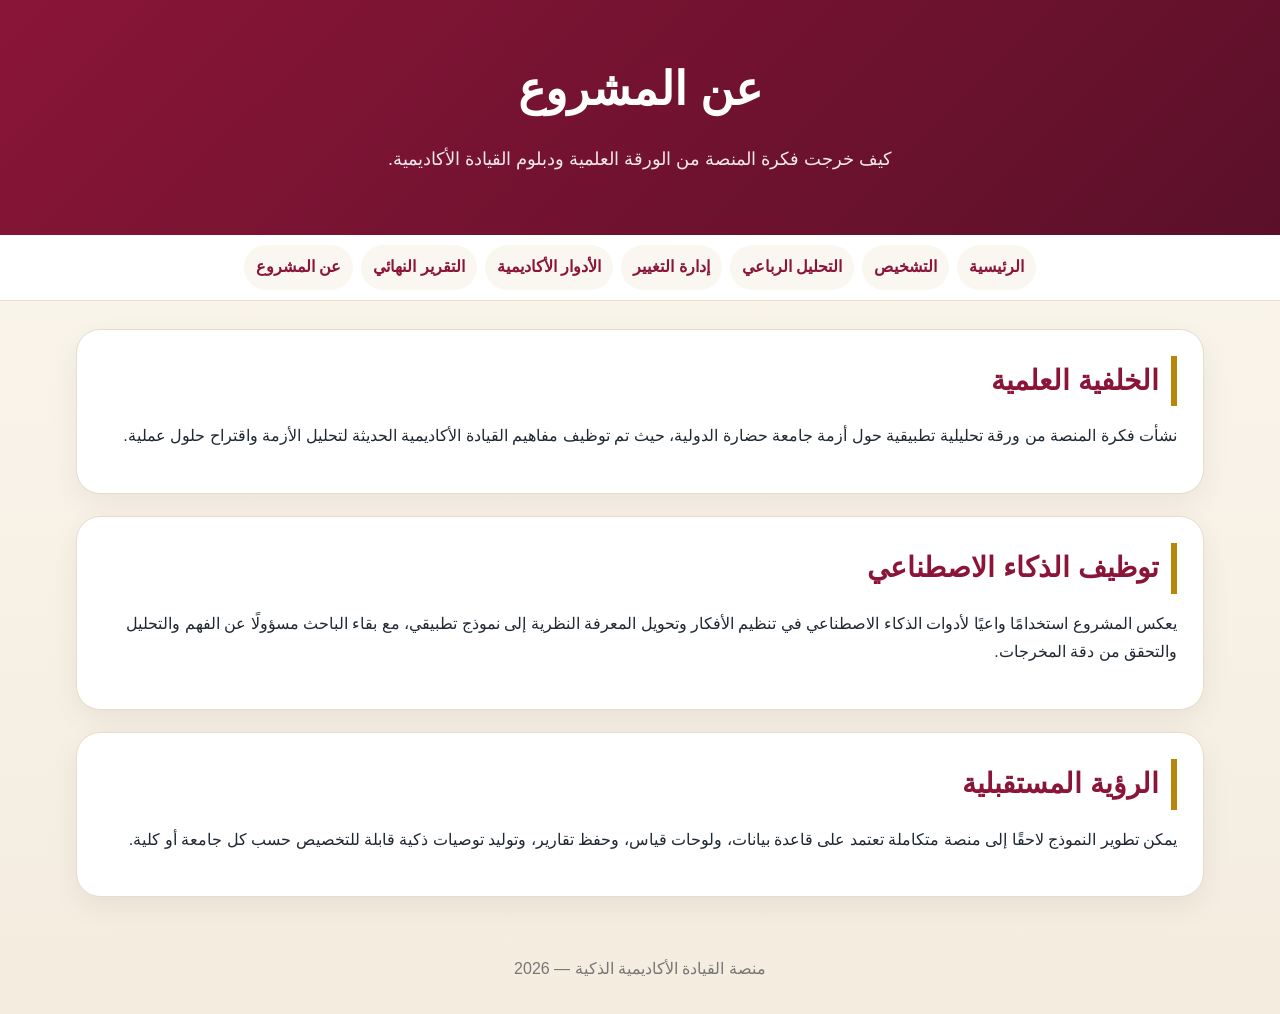
==== about.html @ 997c1659 "Add files via upload" ====
<!doctype html><html lang="ar" dir="rtl"><head><meta charset="utf-8"><meta name="viewport" content="width=device-width,initial-scale=1"><title>عن المشروع</title><link rel="stylesheet" href="style.css"></head><body><header class="hero"><h1>عن المشروع</h1><p>كيف خرجت فكرة المنصة من الورقة العلمية ودبلوم القيادة الأكاديمية.</p></header>
<nav>
<a href="index.html">الرئيسية</a>
<a href="diagnosis.html">التشخيص</a>
<a href="swot.html">التحليل الرباعي</a>
<a href="adkar.html">إدارة التغيير</a>
<a href="tcrip.html">الأدوار الأكاديمية</a>
<a href="report.html">التقرير النهائي</a>
<a href="about.html">عن المشروع</a>
</nav>
<main><div class="card"><h2>الخلفية العلمية</h2><p>نشأت فكرة المنصة من ورقة تحليلية تطبيقية حول أزمة جامعة حضارة الدولية، حيث تم توظيف مفاهيم القيادة الأكاديمية الحديثة لتحليل الأزمة واقتراح حلول عملية.</p></div><div class="card"><h2>توظيف الذكاء الاصطناعي</h2><p>يعكس المشروع استخدامًا واعيًا لأدوات الذكاء الاصطناعي في تنظيم الأفكار وتحويل المعرفة النظرية إلى نموذج تطبيقي، مع بقاء الباحث مسؤولًا عن الفهم والتحليل والتحقق من دقة المخرجات.</p></div><div class="card"><h2>الرؤية المستقبلية</h2><p>يمكن تطوير النموذج لاحقًا إلى منصة متكاملة تعتمد على قاعدة بيانات، ولوحات قياس، وحفظ تقارير، وتوليد توصيات ذكية قابلة للتخصيص حسب كل جامعة أو كلية.</p></div></main><footer>منصة القيادة الأكاديمية الذكية — 2026</footer><script src="script.js"></script></body></html>
---- style.css ----
:root{--bg:#f7f3ea;--card:#fff;--ink:#1f2933;--brand:#8a1538;--dark:#5b1029;--gold:#b8860b;--line:#e5dccb}
*{box-sizing:border-box}body{margin:0;font-family:Tahoma,Arial,sans-serif;background:linear-gradient(180deg,#fbf7ef,#f4ecdf);color:var(--ink);line-height:1.8}
.hero{background:linear-gradient(135deg,var(--brand),var(--dark));color:white;text-align:center;padding:48px 18px}.hero h1{margin:0;font-size:clamp(27px,5vw,46px)}.hero p{max-width:980px;margin:12px auto;color:#f7e8ef;font-size:18px}
nav{position:sticky;top:0;z-index:10;background:#fff;border-bottom:1px solid var(--line);display:flex;gap:8px;justify-content:center;flex-wrap:wrap;padding:10px}
nav a{text-decoration:none;color:var(--brand);font-weight:800;background:#faf7f0;border-radius:999px;padding:8px 12px}nav a:hover{background:#fff3d6}
main{max-width:1160px;margin:28px auto;padding:0 16px}.card{background:var(--card);border:1px solid var(--line);border-radius:24px;padding:26px;box-shadow:0 10px 30px rgba(30,20,10,.06);margin-bottom:22px}
h2{color:var(--brand);font-size:28px;margin:0 0 14px;border-right:6px solid var(--gold);padding-right:12px}.grid{display:grid;grid-template-columns:repeat(auto-fit,minmax(240px,1fr));gap:16px}
.mini{background:#fffaf2;border:1px solid var(--line);border-radius:18px;padding:18px}.mini b{color:var(--brand)}
label{display:block;font-weight:800;margin:12px 0 5px}select,input,textarea{width:100%;padding:12px;border:1px solid #d8cdbb;border-radius:12px;font-size:16px;font-family:inherit;background:#fff}textarea{min-height:90px}
button{background:linear-gradient(135deg,var(--brand),var(--dark));color:#fff;border:0;border-radius:14px;padding:13px 24px;font-weight:900;font-size:17px;cursor:pointer;margin-top:14px}.secondary{background:#344054}
.result{background:#f8f0df;border:1px dashed var(--gold);border-radius:18px;padding:18px;margin-top:18px;white-space:pre-wrap}.badge{display:inline-block;background:#efe1c9;color:#5b1029;border-radius:999px;padding:5px 10px;font-size:13px;font-weight:900;margin:3px}
table{width:100%;border-collapse:collapse;background:#fff;border-radius:16px;overflow:hidden}th,td{border:1px solid var(--line);padding:12px;text-align:right;vertical-align:top}th{background:#f4ead8;color:var(--brand)}
.note{background:#fff3cd;border-right:5px solid var(--gold);padding:14px;border-radius:14px;color:#5a4500}footer{text-align:center;color:#777;padding:30px}
.swot{display:grid;grid-template-columns:repeat(auto-fit,minmax(240px,1fr));gap:16px}.box{border-radius:18px;padding:18px;color:white;min-height:160px}.s{background:#087f5b}.w{background:#b42318}.o{background:#155eef}.t{background:#7a2e0e}
@media print{nav,button{display:none}.card{box-shadow:none}}
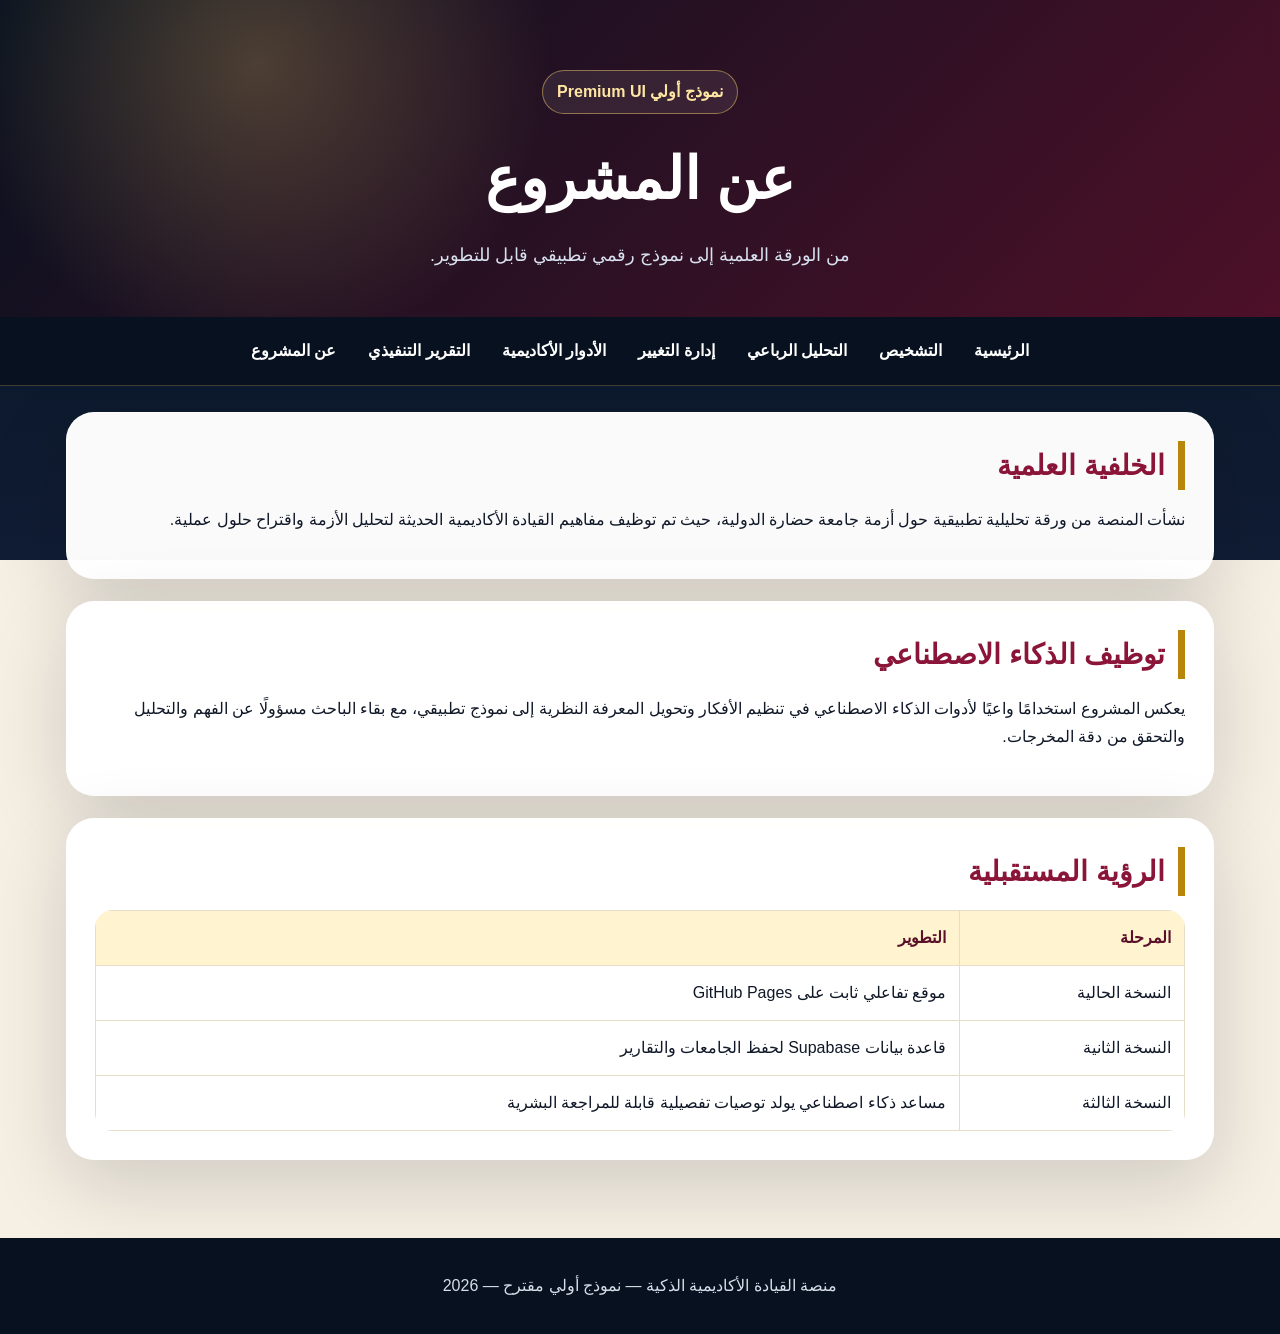
==== commit a35c9669: "Add files via upload" ====
--- a/about.html
+++ b/about.html
@@ -1,11 +1 @@
-<!doctype html><html lang="ar" dir="rtl"><head><meta charset="utf-8"><meta name="viewport" content="width=device-width,initial-scale=1"><title>عن المشروع</title><link rel="stylesheet" href="style.css"></head><body><header class="hero"><h1>عن المشروع</h1><p>كيف خرجت فكرة المنصة من الورقة العلمية ودبلوم القيادة الأكاديمية.</p></header>
-<nav>
-<a href="index.html">الرئيسية</a>
-<a href="diagnosis.html">التشخيص</a>
-<a href="swot.html">التحليل الرباعي</a>
-<a href="adkar.html">إدارة التغيير</a>
-<a href="tcrip.html">الأدوار الأكاديمية</a>
-<a href="report.html">التقرير النهائي</a>
-<a href="about.html">عن المشروع</a>
-</nav>
-<main><div class="card"><h2>الخلفية العلمية</h2><p>نشأت فكرة المنصة من ورقة تحليلية تطبيقية حول أزمة جامعة حضارة الدولية، حيث تم توظيف مفاهيم القيادة الأكاديمية الحديثة لتحليل الأزمة واقتراح حلول عملية.</p></div><div class="card"><h2>توظيف الذكاء الاصطناعي</h2><p>يعكس المشروع استخدامًا واعيًا لأدوات الذكاء الاصطناعي في تنظيم الأفكار وتحويل المعرفة النظرية إلى نموذج تطبيقي، مع بقاء الباحث مسؤولًا عن الفهم والتحليل والتحقق من دقة المخرجات.</p></div><div class="card"><h2>الرؤية المستقبلية</h2><p>يمكن تطوير النموذج لاحقًا إلى منصة متكاملة تعتمد على قاعدة بيانات، ولوحات قياس، وحفظ تقارير، وتوليد توصيات ذكية قابلة للتخصيص حسب كل جامعة أو كلية.</p></div></main><footer>منصة القيادة الأكاديمية الذكية — 2026</footer><script src="script.js"></script></body></html>+<!doctype html><html lang="ar" dir="rtl"><head><meta charset="utf-8"><meta name="viewport" content="width=device-width,initial-scale=1"><title>عن المشروع</title><link rel="stylesheet" href="style.css"></head><body><header class="hero"><span class="eyebrow">نموذج أولي Premium UI</span><h1>عن المشروع</h1><p>من الورقة العلمية إلى نموذج رقمي تطبيقي قابل للتطوير.</p></header><nav class="topnav"><a href="index.html">الرئيسية</a><a href="diagnosis.html">التشخيص</a><a href="swot.html">التحليل الرباعي</a><a href="adkar.html">إدارة التغيير</a><a href="tcrip.html">الأدوار الأكاديمية</a><a href="report.html">التقرير التنفيذي</a><a href="about.html">عن المشروع</a></nav><main><section class="glass"><h2>الخلفية العلمية</h2><p>نشأت المنصة من ورقة تحليلية تطبيقية حول أزمة جامعة حضارة الدولية، حيث تم توظيف مفاهيم القيادة الأكاديمية الحديثة لتحليل الأزمة واقتراح حلول عملية.</p></section><section class="glass"><h2>توظيف الذكاء الاصطناعي</h2><p>يعكس المشروع استخدامًا واعيًا لأدوات الذكاء الاصطناعي في تنظيم الأفكار وتحويل المعرفة النظرية إلى نموذج تطبيقي، مع بقاء الباحث مسؤولًا عن الفهم والتحليل والتحقق من دقة المخرجات.</p></section><section class="glass"><h2>الرؤية المستقبلية</h2><table><tr><th>المرحلة</th><th>التطوير</th></tr><tr><td>النسخة الحالية</td><td>موقع تفاعلي ثابت على GitHub Pages</td></tr><tr><td>النسخة الثانية</td><td>قاعدة بيانات Supabase لحفظ الجامعات والتقارير</td></tr><tr><td>النسخة الثالثة</td><td>مساعد ذكاء اصطناعي يولد توصيات تفصيلية قابلة للمراجعة البشرية</td></tr></table></section></main><footer>منصة القيادة الأكاديمية الذكية — نموذج أولي مقترح — 2026</footer><script src="script.js"></script></body></html>
--- a/style.css
+++ b/style.css
@@ -1,16 +1,12 @@
 
-:root{--bg:#f7f3ea;--card:#fff;--ink:#1f2933;--brand:#8a1538;--dark:#5b1029;--gold:#b8860b;--line:#e5dccb}
-*{box-sizing:border-box}body{margin:0;font-family:Tahoma,Arial,sans-serif;background:linear-gradient(180deg,#fbf7ef,#f4ecdf);color:var(--ink);line-height:1.8}
-.hero{background:linear-gradient(135deg,var(--brand),var(--dark));color:white;text-align:center;padding:48px 18px}.hero h1{margin:0;font-size:clamp(27px,5vw,46px)}.hero p{max-width:980px;margin:12px auto;color:#f7e8ef;font-size:18px}
-nav{position:sticky;top:0;z-index:10;background:#fff;border-bottom:1px solid var(--line);display:flex;gap:8px;justify-content:center;flex-wrap:wrap;padding:10px}
-nav a{text-decoration:none;color:var(--brand);font-weight:800;background:#faf7f0;border-radius:999px;padding:8px 12px}nav a:hover{background:#fff3d6}
-main{max-width:1160px;margin:28px auto;padding:0 16px}.card{background:var(--card);border:1px solid var(--line);border-radius:24px;padding:26px;box-shadow:0 10px 30px rgba(30,20,10,.06);margin-bottom:22px}
-h2{color:var(--brand);font-size:28px;margin:0 0 14px;border-right:6px solid var(--gold);padding-right:12px}.grid{display:grid;grid-template-columns:repeat(auto-fit,minmax(240px,1fr));gap:16px}
-.mini{background:#fffaf2;border:1px solid var(--line);border-radius:18px;padding:18px}.mini b{color:var(--brand)}
-label{display:block;font-weight:800;margin:12px 0 5px}select,input,textarea{width:100%;padding:12px;border:1px solid #d8cdbb;border-radius:12px;font-size:16px;font-family:inherit;background:#fff}textarea{min-height:90px}
-button{background:linear-gradient(135deg,var(--brand),var(--dark));color:#fff;border:0;border-radius:14px;padding:13px 24px;font-weight:900;font-size:17px;cursor:pointer;margin-top:14px}.secondary{background:#344054}
-.result{background:#f8f0df;border:1px dashed var(--gold);border-radius:18px;padding:18px;margin-top:18px;white-space:pre-wrap}.badge{display:inline-block;background:#efe1c9;color:#5b1029;border-radius:999px;padding:5px 10px;font-size:13px;font-weight:900;margin:3px}
-table{width:100%;border-collapse:collapse;background:#fff;border-radius:16px;overflow:hidden}th,td{border:1px solid var(--line);padding:12px;text-align:right;vertical-align:top}th{background:#f4ead8;color:var(--brand)}
-.note{background:#fff3cd;border-right:5px solid var(--gold);padding:14px;border-radius:14px;color:#5a4500}footer{text-align:center;color:#777;padding:30px}
-.swot{display:grid;grid-template-columns:repeat(auto-fit,minmax(240px,1fr));gap:16px}.box{border-radius:18px;padding:18px;color:white;min-height:160px}.s{background:#087f5b}.w{background:#b42318}.o{background:#155eef}.t{background:#7a2e0e}
-@media print{nav,button{display:none}.card{box-shadow:none}}
+:root{--brand:#8a1538;--dark:#07111f;--gold:#f0c76a;--line:#e5dccb;--ink:#101828}
+*{box-sizing:border-box}body{margin:0;font-family:Tahoma,Arial,sans-serif;background:linear-gradient(180deg,#07111f,#101d34 42%,#f6efe4 42%);color:#fff;line-height:1.75}
+.hero{background:radial-gradient(circle at 20% 20%,rgba(240,199,106,.25),transparent 28%),linear-gradient(135deg,#07111f,#4d1028);text-align:center;padding:70px 18px 46px}.hero h1{margin:14px 0 10px;font-size:clamp(30px,5vw,58px);font-weight:900}.hero p{max-width:920px;margin:auto;color:#d8e1ef;font-size:18px}.eyebrow{display:inline-block;padding:7px 14px;border:1px solid rgba(240,199,106,.5);border-radius:999px;color:#ffe6a3;background:rgba(255,255,255,.08);font-weight:900}
+.topnav{position:sticky;top:0;z-index:10;background:rgba(7,17,31,.9);backdrop-filter:blur(12px);display:flex;gap:8px;justify-content:center;flex-wrap:wrap;padding:12px;border-bottom:1px solid rgba(240,199,106,.25)}.topnav a{color:#fff;text-decoration:none;font-weight:800;padding:8px 12px;border-radius:999px}.topnav a:hover{background:rgba(240,199,106,.16);color:#ffe6a3}
+main{max-width:1180px;margin:auto;padding:26px 16px;color:var(--ink)}.glass{background:rgba(255,255,255,.98);border:1px solid rgba(255,255,255,.9);border-radius:28px;padding:28px;box-shadow:0 24px 80px rgba(5,10,20,.16);margin-bottom:22px}.dark-card{background:linear-gradient(180deg,#101d34,#0c1628);border:1px solid rgba(240,199,106,.25);color:#fff;border-radius:28px;padding:28px;margin-bottom:22px}
+h2{font-size:28px;color:var(--brand);border-right:7px solid #b8860b;padding-right:13px;margin:0 0 14px}.dark-card h2{color:#ffe6a3}.lead{font-size:18px;color:#344054}.grid{display:grid;grid-template-columns:repeat(auto-fit,minmax(240px,1fr));gap:16px}.metric,.module,.gauge{background:#fff;border:1px solid #eadfca;border-radius:22px;padding:20px}.metric .num{font-size:38px;font-weight:900;color:var(--brand)}.module{transition:.25s}.module:hover{transform:translateY(-4px);box-shadow:0 18px 40px rgba(16,24,40,.12)}
+label{display:block;font-weight:900;margin:12px 0 5px;color:#24324a}input,select,textarea{width:100%;padding:13px;border:1px solid #d7dce5;border-radius:14px;font-size:16px;font-family:inherit;background:#fff;color:#111827}textarea{min-height:100px}.btn,button{display:inline-block;border:0;border-radius:16px;padding:13px 22px;font-weight:900;font-size:16px;cursor:pointer;text-decoration:none;font-family:inherit}.btn-primary{background:linear-gradient(135deg,var(--gold),#c9952d);color:#201300}.btn-dark{background:rgba(255,255,255,.12);color:#fff;border:1px solid rgba(255,255,255,.22)}
+.result{background:#0f1d33;color:#eef4ff;border:1px solid rgba(240,199,106,.35);border-radius:22px;padding:20px;margin-top:18px;white-space:pre-wrap}.badge{display:inline-block;background:#fff3d0;color:#5b1029;border-radius:999px;padding:6px 11px;font-size:13px;font-weight:900;margin:4px}.bar{height:13px;border-radius:999px;background:#edf2f7;overflow:hidden;margin-top:9px}.bar span{display:block;height:100%;border-radius:999px;background:linear-gradient(90deg,var(--brand),var(--gold));width:50%}
+.swot-grid{display:grid;grid-template-columns:repeat(auto-fit,minmax(245px,1fr));gap:16px}.swot-box{border-radius:24px;padding:22px;color:#fff;min-height:160px}.s{background:linear-gradient(135deg,#087f5b,#12b76a)}.w{background:linear-gradient(135deg,#912018,#f04438)}.o{background:linear-gradient(135deg,#155eef,#53b1fd)}.t{background:linear-gradient(135deg,#93370d,#f79009)}
+table{width:100%;border-collapse:collapse;background:#fff;border-radius:18px;overflow:hidden}th,td{border:1px solid #e6dcc8;padding:13px;text-align:right;vertical-align:top}th{background:#fff3d0;color:#5b1029}.timeline{display:grid;gap:14px}.step{display:grid;grid-template-columns:90px 1fr;gap:14px}.date{background:#8a1538;color:#fff;border-radius:16px;padding:10px;text-align:center;font-weight:900}.body{background:#fff;border:1px solid #eadfca;border-radius:16px;padding:14px}footer{text-align:center;color:#d7deea;background:#07111f;padding:34px 16px;margin-top:30px}
+@media(max-width:640px){.step{grid-template-columns:1fr}.glass,.dark-card{padding:20px}}@media print{.topnav,.hero,button{display:none}.glass,.dark-card{box-shadow:none}body{background:#fff;color:#000}}
